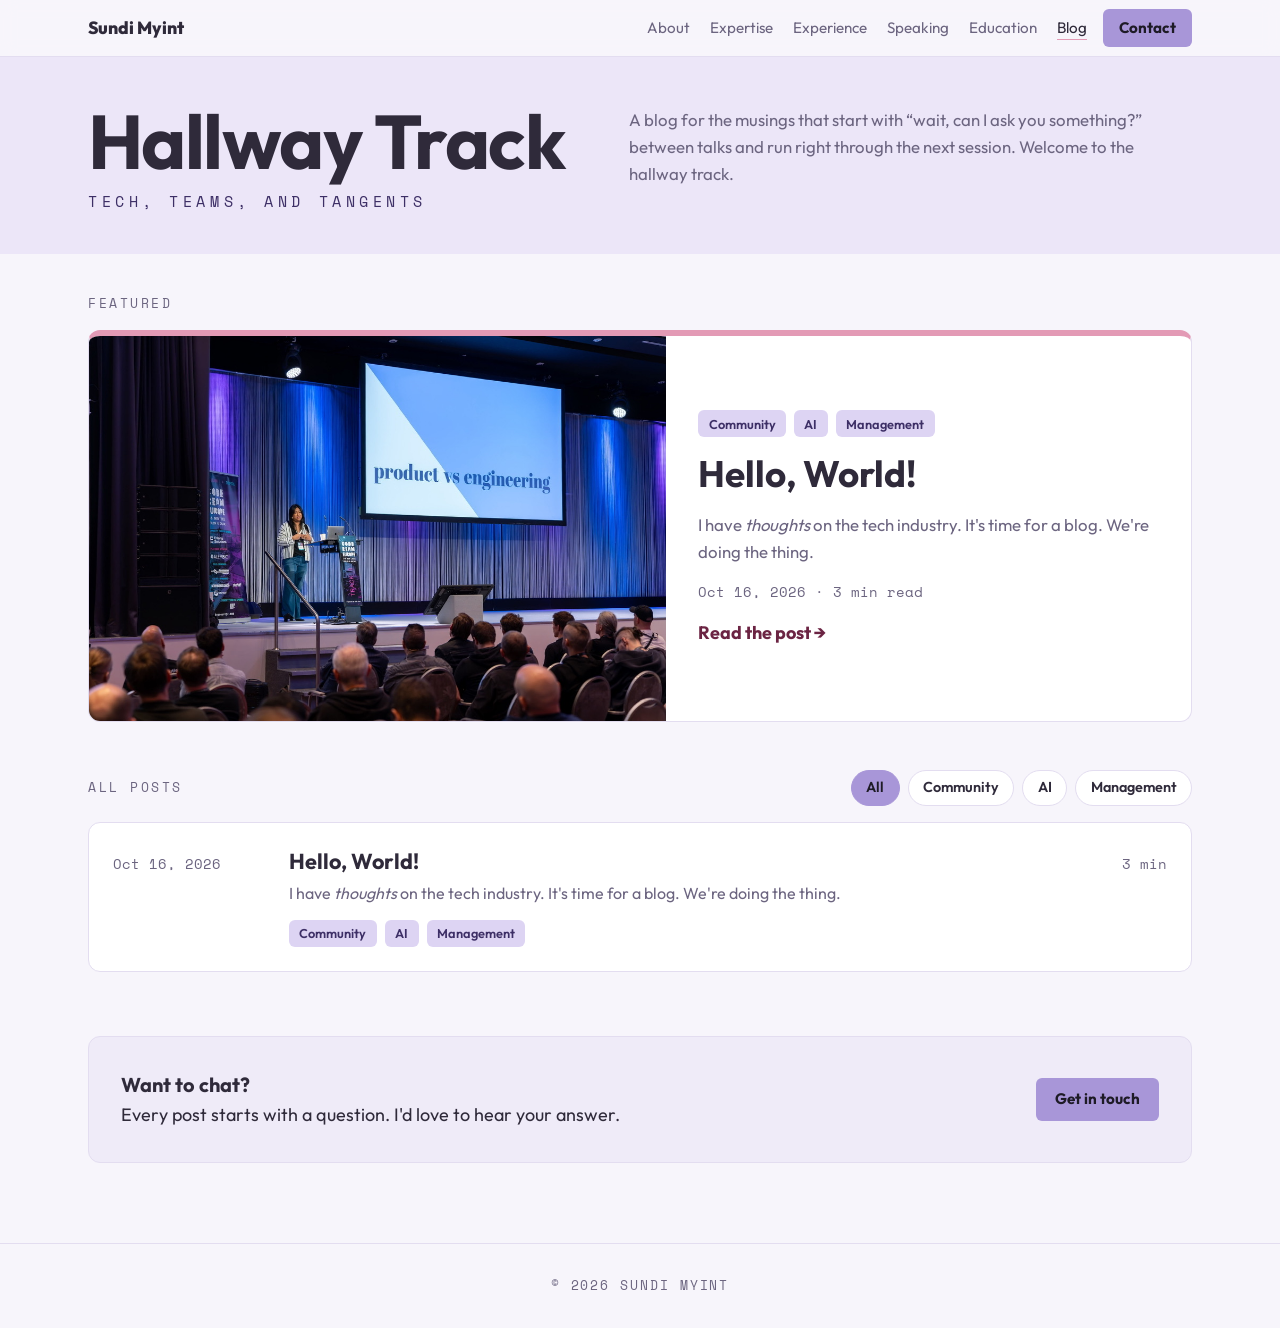
==== blog/index.html @ 6766f9bb "Launch Hallway Track blog with Hello, World post Add the blog under /blog/ with a compact index (fea" ====
<!DOCTYPE html>
<html lang="en">
<head>
  <meta charset="utf-8">
  <meta name="viewport" content="width=device-width, initial-scale=1">
  <meta name="color-scheme" content="light dark">
  <title>Hallway Track | Sundi Myint</title>
  <link rel="canonical" href="https://sundimyint.com/blog/">
  <meta name="description" content="Tech, teams, and tangents. A blog by Sundi Myint for the musings that start between conference talks.">

  <!-- Link previews: reuses the main site's share card for now -->
  <meta property="og:type" content="website">
  <meta property="og:site_name" content="Sundi Myint">
  <meta property="og:url" content="https://sundimyint.com/blog/">
  <meta property="og:title" content="Hallway Track | Sundi Myint">
  <meta property="og:description" content="Tech, teams, and tangents. A blog by Sundi Myint for the musings that start between conference talks.">
  <meta property="og:image" content="https://sundimyint.com/images/share.jpg?v=2">
  <meta property="og:image:width" content="1200">
  <meta property="og:image:height" content="630">
  <meta property="og:image:alt" content="Sundi Myint, Engineering Manager">
  <meta name="twitter:card" content="summary_large_image">
  <link rel="icon" href="/favicon.ico" sizes="16x16 32x32 48x48">
  <link rel="preconnect" href="https://fonts.googleapis.com">
  <link rel="preconnect" href="https://fonts.gstatic.com" crossorigin>
  <link href="https://fonts.googleapis.com/css2?family=Outfit:wght@300;400;500;600;700;800&family=Space+Mono:wght@400;700&display=swap" rel="stylesheet">
  <link rel="stylesheet" href="blog.css">
</head>
<body>

  <nav class="site-nav" aria-label="Site">
    <div class="wrap">
      <a class="nav-home" href="/">Sundi Myint</a>
      <div class="nav-links">
        <a href="/#about">About</a>
        <a href="/#expertise">Expertise</a>
        <a href="/#experience">Experience</a>
        <a href="/#speaking">Speaking</a>
        <a href="/#education">Education</a>
        <a href="/blog/" aria-current="page">Blog</a>
      </div>
      <a class="nav-contact" href="/#contact" data-goatcounter-click="blog-nav-contact">Contact</a>
    </div>
  </nav>

  <header class="blog-hero">
    <div class="wrap">
      <div>
        <h1 class="rise rise-1">Hallway Track</h1>
        <p class="title mono rise rise-2">Tech, teams, and tangents</p>
      </div>
      <p class="intro rise rise-2">A blog for the musings that start with &ldquo;wait, can I ask you something?&rdquo; between talks and run right through the next session. Welcome to the hallway track.</p>
    </div>
  </header>

  <main class="posts">
    <div class="wrap">
      <p class="section-label mono">Featured</p>
      <a class="featured" href="hello-world.html" data-goatcounter-click="blog-featured">
        <img src="../images/about-speaking.jpg" alt="">
        <div class="featured-body">
          <ul class="tags"><li><span class="tag lav">Community</span></li><li><span class="tag lav">AI</span></li><li><span class="tag lav">Management</span></li></ul>
          <h2>Hello, World!</h2>
          <p class="excerpt">I have <em>thoughts</em> on the tech industry. It's time for a blog. We're doing the thing.</p>
          <p class="meta mono">Oct 16, 2026 · 3 min read</p>
          <span class="read-more">Read the post →</span>
        </div>
      </a>

      <div class="list-head">
        <p class="section-label mono">All posts</p>
        <div class="filters" role="group" aria-label="Filter posts by topic">
          <button type="button" aria-pressed="true" data-filter="all">All</button>
          <button type="button" aria-pressed="false" data-filter="community">Community</button>
          <button type="button" aria-pressed="false" data-filter="ai">AI</button>
          <button type="button" aria-pressed="false" data-filter="management">Management</button>
        </div>
      </div>
      <ul class="post-list">
        <li class="post-row" data-tags="community ai management">
          <a href="hello-world.html">
            <span class="date mono">Oct 16, 2026</span>
            <div>
              <h3>Hello, World!</h3>
              <p class="excerpt">I have <em>thoughts</em> on the tech industry. It's time for a blog. We're doing the thing.</p>
              <ul class="tags"><li><span class="tag lav">Community</span></li><li><span class="tag lav">AI</span></li><li><span class="tag lav">Management</span></li></ul>
            </div>
            <span class="time mono">3 min</span>
          </a>
        </li>
      </ul>

      <div class="subscribe">
        <p><strong>Want to chat?</strong>Every post starts with a question. I'd love to hear your answer.</p>
        <a class="btn" href="/#contact" data-ask data-goatcounter-click="blog-get-in-touch">Get in touch</a>
      </div>
    </div>
  </main>

  <footer class="mono">
    <div class="wrap">© 2026 Sundi Myint</div>
  </footer>

  <script>
    // Topic filter: show only posts tagged with the selected topic
    const filterButtons = document.querySelectorAll('.filters button');
    filterButtons.forEach(button => {
      button.addEventListener('click', () => {
        const topic = button.dataset.filter;
        if (button.getAttribute('aria-pressed') === 'true') return;
        filterButtons.forEach(b => b.setAttribute('aria-pressed', b === button));
        trackEvent('blog-filter-' + topic, button.textContent.trim());
        document.querySelectorAll('.post-row').forEach(row => {
          row.hidden = topic !== 'all' && !row.dataset.tags.split(' ').includes(topic);
        });
      });
    });
  </script>
  <script src="blog.js"></script>
  <!-- GoatCounter visitor stats (cookieless): https://sundikhin.goatcounter.com -->
  <script data-goatcounter="https://sundikhin.goatcounter.com/count" async src="https://gc.zgo.at/count.js"></script>
</body>
</html>
---- blog/blog.css ----
/* ---------- Theme: lavender and rose (same tokens as the home page) ---------- */
:root {
  --bg: #f7f5fb;
  --hero: #ece6f8;
  --surface: #ffffff;
  --surface-alt: #efebf8;
  --text: #2f2a3a;
  --muted: #6c6580;
  --border: #e3ddf0;

  --lavender: #a896d8;
  --lavender-soft: #ddd4f3;
  --lavender-ink: #3d2f66;
  --rose: #e39ab5;
  --rose-soft: #f6d3e0;
  --rose-ink: #6b2443;
}
@media (prefers-color-scheme: dark) {
  :root {
    --bg: #1e1b26;
    --hero: #262135;
    --surface: #282433;
    --surface-alt: #231f2e;
    --text: #ece8f5;
    --muted: #a9a2bb;
    --border: #363045;

    --lavender: #b9a9e8;
    --lavender-soft: #423866;
    --lavender-ink: #e2dbf7;
    --rose: #f2a7c3;
    --rose-soft: #562d45;
    --rose-ink: #fadbe7;
  }
}

/* ---------- Base ---------- */
*, *::before, *::after { box-sizing: border-box; }
body {
  margin: 0;
  background: var(--bg);
  color: var(--text);
  font-family: "Outfit", -apple-system, BlinkMacSystemFont, "Segoe UI", sans-serif;
  font-size: 1.125rem;
  line-height: 1.6;
}
img { max-width: 100%; display: block; }
a { color: inherit; }
.mono { font-family: "Space Mono", ui-monospace, monospace; }
.wrap { max-width: 72rem; margin: 0 auto; padding: 0 1.5rem; }
.narrow { max-width: 44rem; }

/* ---------- Nav (matches home page) ---------- */
.site-nav {
  position: sticky;
  top: 0;
  z-index: 10;
  background: color-mix(in srgb, var(--bg) 88%, transparent);
  -webkit-backdrop-filter: blur(8px);
  backdrop-filter: blur(8px);
  border-bottom: 1px solid var(--border);
}
.site-nav .wrap { display: flex; align-items: center; gap: 1rem; height: 3.5rem; }
.nav-home { font-weight: 800; text-decoration: none; font-size: 1.1rem; flex-shrink: 0; }
.nav-links {
  display: flex;
  gap: 1.25rem;
  margin-left: auto;
  overflow-x: auto;
  scrollbar-width: none;
  font-size: 0.95rem;
}
.nav-links::-webkit-scrollbar { display: none; }
.nav-links a { text-decoration: none; white-space: nowrap; color: var(--muted); }
.nav-links a:hover { color: var(--text); }
.nav-links a[aria-current="page"] {
  color: var(--text);
  text-decoration: underline 2px var(--rose);
  text-underline-offset: 6px;
}
.nav-contact {
  flex-shrink: 0;
  text-decoration: none;
  font-weight: 700;
  font-size: 0.95rem;
  padding: 0.45rem 1rem;
  border-radius: 6px;
  background: var(--lavender);
  color: #1e1b26;
  transition: background 0.2s;
}
.nav-contact:hover { background: var(--rose); }
.site-nav a:focus-visible { outline: 3px solid var(--lavender); outline-offset: 2px; border-radius: 4px; }
@media (max-width: 520px) {
  .nav-home { display: none; }
  .nav-links {
    margin-left: 0;
    padding-right: 1.5rem;
    -webkit-mask-image: linear-gradient(to right, #000 calc(100% - 2rem), transparent);
    mask-image: linear-gradient(to right, #000 calc(100% - 2rem), transparent);
  }
}

/* ---------- Tags (same tiles as the skill chips) ---------- */
.tags { display: flex; flex-wrap: wrap; gap: 0.5rem; list-style: none; padding: 0; margin: 0; }
.tag {
  display: inline-block;
  font-weight: 600;
  font-size: 0.8rem;
  padding: 0.2rem 0.65rem;
  border-radius: 6px;
  text-decoration: none;
}
.tag.lav { background: var(--lavender-soft); color: var(--lavender-ink); }
.tag.rose { background: var(--rose-soft); color: var(--rose-ink); }

.meta { font-size: 0.85rem; color: var(--muted); margin: 0; }

/* ---------- Blog index ---------- */
/* Compact header: title and tagline on the left, intro beside them */
.blog-hero { background: var(--hero); padding: 2.5rem 0 2rem; }
@media (min-width: 768px) { .blog-hero { padding: 3rem 0 2.5rem; } }
.blog-hero .wrap { display: grid; gap: 1rem 4rem; align-items: start; }
@media (min-width: 768px) { .blog-hero .wrap { grid-template-columns: auto 1fr; } }
.blog-hero h1 {
  margin: 0;
  font-size: clamp(2.75rem, 6.5vw, 4.75rem);
  font-weight: 700;
  line-height: 0.95;
  letter-spacing: -0.02em;
}
.blog-hero .title {
  margin: 0.75rem 0 0;
  font-size: 0.95rem;
  letter-spacing: 0.3em;
  text-transform: uppercase;
  color: var(--lavender-ink);
}
@media (prefers-color-scheme: dark) { .blog-hero .title { color: var(--lavender); } }
.blog-hero .intro { max-width: 34rem; margin: 0; font-size: 1.05rem; color: var(--muted); }
/* Nudge so the first line lines up with the top of the big title letters */
@media (min-width: 768px) { .blog-hero .intro { padding-top: 0.15rem; } }

.filters { display: flex; flex-wrap: wrap; gap: 0.5rem; }
.filters button {
  font: inherit;
  font-weight: 600;
  font-size: 0.9rem;
  padding: 0.35rem 0.9rem;
  border-radius: 999px;
  border: 1px solid var(--border);
  background: var(--surface);
  color: var(--text);
  cursor: pointer;
}
.filters button[aria-pressed="true"] { background: var(--lavender); border-color: var(--lavender); color: #1e1b26; }
.filters button:focus-visible { outline: 3px solid var(--text); outline-offset: 2px; }

.posts { padding: 2.5rem 0 5rem; }
/* "All posts" label with the topic filters beside it */
.list-head { display: flex; flex-wrap: wrap; align-items: center; justify-content: space-between; gap: 1rem; margin-bottom: 1rem; }
.list-head .section-label { margin: 0; }
.section-label {
  font-size: 0.8rem;
  letter-spacing: 0.2em;
  text-transform: uppercase;
  color: var(--muted);
  margin: 0 0 1rem;
}

.featured {
  display: grid;
  grid-template-columns: 1fr;
  background: var(--surface);
  border: 1px solid var(--border);
  border-top: 6px solid var(--rose);
  border-radius: 12px;
  overflow: hidden;
  text-decoration: none;
  margin-bottom: 3rem;
  transition: border-color 0.2s, transform 0.2s;
}
.featured:hover { border-color: var(--lavender); border-top-color: var(--rose); transform: translateY(-2px); }
@media (min-width: 768px) { .featured { grid-template-columns: 1.1fr 1fr; } }
.featured img { width: 100%; height: 100%; min-height: 220px; object-fit: cover; }
.featured-body { padding: 2rem; display: flex; flex-direction: column; gap: 1rem; justify-content: center; }
.featured h2 { margin: 0; font-size: clamp(1.6rem, 3.4vw, 2.3rem); line-height: 1.15; }
.featured p.excerpt { margin: 0; color: var(--muted); font-size: 1.05rem; }
.read-more { font-weight: 700; color: var(--rose-ink); }
@media (prefers-color-scheme: dark) { .read-more { color: var(--rose); } }

.post-list { list-style: none; padding: 0; margin: 0; display: grid; gap: 1rem; }
.post-row a {
  display: grid;
  grid-template-columns: 1fr;
  gap: 0.5rem;
  padding: 1.5rem;
  background: var(--surface);
  border: 1px solid var(--border);
  border-radius: 12px;
  text-decoration: none;
  transition: border-color 0.2s;
}
.post-row a:hover { border-color: var(--lavender); }
.post-row a:focus-visible, .featured:focus-visible { outline: 3px solid var(--lavender); outline-offset: 2px; }
@media (min-width: 768px) {
  .post-row a { grid-template-columns: 9rem 1fr auto; align-items: baseline; gap: 2rem; }
}
.post-row h3 { margin: 0; font-size: 1.35rem; line-height: 1.3; }
.post-row p.excerpt { margin: 0.35rem 0 0.75rem; color: var(--muted); font-size: 1rem; }
.post-row .date { font-size: 0.85rem; color: var(--muted); white-space: nowrap; }
.post-row .time { font-size: 0.85rem; color: var(--muted); white-space: nowrap; }
.post-row[hidden] { display: none; }

.subscribe {
  margin-top: 4rem;
  padding: 2rem;
  border-radius: 12px;
  background: var(--surface-alt);
  border: 1px solid var(--border);
  display: flex;
  flex-wrap: wrap;
  gap: 1rem;
  align-items: center;
  justify-content: space-between;
}
.subscribe p { margin: 0; }
.subscribe strong { display: block; font-size: 1.25rem; }
.btn {
  text-decoration: none;
  font-weight: 700;
  font-size: 0.95rem;
  padding: 0.6rem 1.2rem;
  border-radius: 6px;
  background: var(--lavender);
  color: #1e1b26;
}
.btn:hover { background: var(--rose); }

/* ---------- Single post ---------- */
.post-header { background: var(--hero); padding: 3.5rem 0 3rem; }
@media (min-width: 768px) { .post-header { padding: 5rem 0 3.5rem; } }
.back { font-size: 0.9rem; text-decoration: none; color: var(--muted); }
.back:hover { color: var(--text); }
.post-header h1 {
  margin: 1.25rem 0 0;
  font-size: clamp(2.3rem, 6vw, 3.8rem);
  line-height: 1.05;
  letter-spacing: -0.01em;
}
.post-header h1::after {
  content: "";
  display: block;
  width: 60px;
  height: 6px;
  margin-top: 1.25rem;
  background: var(--rose);
}
.post-header .dek { margin: 1.25rem 0 0; font-size: 1.25rem; color: var(--muted); }
.byline { display: flex; align-items: center; gap: 0.85rem; margin-top: 2rem; }
.byline img { width: 44px; height: 44px; border-radius: 50%; object-fit: cover; object-position: center 30%; box-shadow: 0 0 0 3px var(--surface), 0 0 0 5px var(--rose); }
.byline-name { font-weight: 700; display: block; line-height: 1.2; }

.post-cover { margin: -1.5rem auto 0; max-width: 56rem; padding: 0 1.5rem; }
.post-cover img { border-radius: 12px; width: 100%; aspect-ratio: 16 / 8; object-fit: cover; }
.post-cover figcaption { font-size: 0.85rem; color: var(--muted); margin-top: 0.6rem; text-align: center; }

.prose { padding-top: 3rem; padding-bottom: 2rem; font-size: 1.15rem; line-height: 1.75; }
.prose p { margin: 0 0 1.4rem; }
.prose h2 { font-size: 1.7rem; margin: 3rem 0 1rem; line-height: 1.2; }
.prose a { text-decoration: none; border-bottom: 2px solid var(--rose); }
.prose a:hover { background: var(--rose-soft); }
.prose ul { padding-left: 1.25rem; margin: 0 0 1.4rem; }
.prose li { margin-bottom: 0.4rem; }
.prose li::marker { color: var(--rose); }
.prose blockquote {
  margin: 2.5rem 0;
  padding: 0.25rem 0 0.25rem 1.5rem;
  border-left: 6px solid var(--lavender);
  font-size: 1.45rem;
  line-height: 1.45;
  font-weight: 500;
}
.prose code {
  font-family: "Space Mono", ui-monospace, monospace;
  font-size: 0.88em;
  background: var(--lavender-soft);
  color: var(--lavender-ink);
  padding: 0.1em 0.35em;
  border-radius: 4px;
}
.prose pre {
  background: #2a2438;
  color: #ece8f5;
  border-radius: 12px;
  padding: 1.25rem 1.5rem;
  overflow-x: auto;
  font-size: 0.9rem;
  line-height: 1.6;
  margin: 0 0 1.75rem;
  border-top: 6px solid var(--lavender);
}
.prose pre code { background: none; color: inherit; padding: 0; font-size: inherit; }
.tok-k { color: #f2a7c3; }
.tok-a { color: #b9a9e8; }
.tok-s { color: #b8e0c8; }
.tok-c { color: #8e86a3; font-style: italic; }
.callout {
  background: var(--rose-soft);
  color: var(--rose-ink);
  border-radius: 12px;
  padding: 1.25rem 1.5rem;
  margin: 0 0 1.75rem;
  font-size: 1.05rem;
}
.callout strong { display: block; margin-bottom: 0.25rem; }

.post-footer { padding-bottom: 5rem; }
.post-footer .tags { margin: 1rem 0 3rem; }
.author-card {
  display: flex;
  gap: 1.25rem;
  align-items: center;
  padding: 1.5rem;
  border-radius: 12px;
  background: var(--surface);
  border: 1px solid var(--border);
}
.author-card img { width: 72px; height: 72px; border-radius: 50%; object-fit: cover; object-position: center 30%; flex-shrink: 0; }
.author-card p { margin: 0.25rem 0 0; font-size: 1rem; color: var(--muted); }
.next-prev { display: grid; grid-template-columns: 1fr; gap: 1rem; margin-top: 2rem; }
@media (min-width: 640px) { .next-prev { grid-template-columns: 1fr 1fr; } }
.next-prev a {
  display: block;
  padding: 1.25rem 1.5rem;
  border-radius: 12px;
  border: 1px solid var(--border);
  background: var(--surface);
  text-decoration: none;
}
.next-prev a:hover { border-color: var(--lavender); }
.next-prev .label { font-size: 0.8rem; color: var(--muted); display: block; }
.next-prev .next { text-align: right; }

footer { padding: 2rem 0; text-align: center; font-size: 0.8rem; letter-spacing: 0.15em; text-transform: uppercase; color: var(--muted); border-top: 1px solid var(--border); }

@keyframes slideUp { from { opacity: 0; transform: translateY(30px); } to { opacity: 1; transform: none; } }
.rise { animation: slideUp 0.6s ease both; }
.rise-1 { animation-delay: 0.1s; }
.rise-2 { animation-delay: 0.2s; }
@media (prefers-reduced-motion: reduce) { .rise { animation: none; } }

/* ---------- Opening questions ---------- */
/* Each post opens with a question, like a hallway chat. It reads as the first line of the post. */
.prose .opener {
  font-size: 1.4rem;
  line-height: 1.45;
  font-weight: 500;
  margin-bottom: 1.75rem;
}

.your-turn {
  margin: 3rem 0 0;
  padding: 2rem;
  border-radius: 12px;
  background: var(--surface-alt);
  border: 1px solid var(--border);
  border-top: 6px solid var(--rose);
}
.your-turn p { margin: 0; }
.your-turn .mono { font-size: 0.75rem; letter-spacing: 0.2em; text-transform: uppercase; color: var(--muted); }
.your-turn-q { font-size: 1.35rem; font-weight: 600; line-height: 1.35; margin: 0.5rem 0 1.25rem !important; }
.prose .your-turn .btn { border-bottom: 0; display: inline-block; }
.prose .your-turn .btn:hover { background: var(--rose); }
.next-prev a:only-child { grid-column: 1 / -1; }

/* ---------- Show notes ----------
   Links a post mentions get a numbered marker in the text. On desktop a card for each
   one sits in the right margin beside its paragraph. On phones and tablets the same
   cards appear instead as a "Show notes" list at the end of the post. */
.ref sup {
  font-family: "Space Mono", ui-monospace, monospace;
  font-size: 0.65em;
  font-weight: 700;
  color: var(--rose-ink);
  margin-left: 0.15em;
}
@media (prefers-color-scheme: dark) { .ref sup { color: var(--rose); } }

.sidenote { display: none; }
@media (min-width: 1100px) {
  /* Shift the reading column left to make room for the notes column */
  .has-notes .narrow { max-width: 64rem; padding-right: calc(1.5rem + 19rem); }
  .has-notes .post-cover { max-width: 64rem; }
  .sidenote {
    display: block;
    float: right;
    clear: right;
    width: 16rem;
    margin: 0.3rem -19rem 1.5rem 0;
    font-size: 0.9rem;
    line-height: 1.45;
  }
  .show-notes { display: none; }
}
.note-card {
  display: block;
  background: var(--surface);
  border: 1px solid var(--border);
  border-radius: 12px;
  overflow: hidden;
  text-decoration: none;
  transition: border-color 0.2s, transform 0.2s;
}
.prose .note-card { border-bottom: 1px solid var(--border); }
.prose .note-card:hover { background: var(--surface); border-color: var(--lavender); transform: translateY(-2px); }
.note-card img { width: 100%; aspect-ratio: 16 / 9; object-fit: cover; }
.note-body { padding: 0.85rem 1rem 1rem; display: grid; gap: 0.3rem; }
.note-kicker { font-size: 0.7rem; letter-spacing: 0.12em; text-transform: uppercase; color: var(--muted); }
.note-kicker b { color: var(--rose-ink); margin-right: 0.35em; }
@media (prefers-color-scheme: dark) { .note-kicker b { color: var(--rose); } }
.note-title { font-weight: 700; font-size: 1rem; line-height: 1.3; }
.note-desc { color: var(--muted); }
.note-cta { font-weight: 700; color: var(--lavender-ink); }
@media (prefers-color-scheme: dark) { .note-cta { color: var(--lavender); } }

.show-notes { margin-top: 3rem; }
.show-notes h2 { margin: 0 0 1rem; font-size: 1.1rem; letter-spacing: 0.2em; text-transform: uppercase; font-family: "Space Mono", ui-monospace, monospace; font-weight: 700; }
.show-notes ol { list-style: none; padding: 0; margin: 0; display: grid; gap: 0.75rem; }
.show-notes li { margin: 0; }
.show-notes .note-card { display: grid; grid-template-columns: 7.5rem 1fr; align-items: stretch; }
.show-notes .note-card img { height: 100%; aspect-ratio: auto; min-height: 5.5rem; }
.show-notes .note-body { font-size: 0.95rem; line-height: 1.45; }
@media (max-width: 480px) { .show-notes .note-card { grid-template-columns: 5.5rem 1fr; } }

/* ---------- Header photo ----------
   An optional post photo fills the header band behind the title. A gradient in the
   header colour runs from solid at the top left to clear at the bottom right, so the
   title and byline stay readable while the photo shows through on the right. */
.post-header.with-photo { position: relative; isolation: isolate; overflow: hidden; }
.post-header.with-photo::before,
.post-header.with-photo::after { content: ""; position: absolute; inset: 0; z-index: -1; }
.post-header.with-photo::before { background: var(--cover) center 35% / cover no-repeat; z-index: -2; }
/* Wider screens: the photo fills only the right part of the band, so the subject lands in
   the clear area. Its left edge fades out so there's no hard line. */
@media (min-width: 768px) {
  .post-header.with-photo::before {
    left: auto;
    width: 68%;
    background-position: center 40%;
    -webkit-mask-image: linear-gradient(to right, transparent, #000 30%);
    mask-image: linear-gradient(to right, transparent, #000 30%);
  }
}
.post-header.with-photo::after {
  background: linear-gradient(to bottom right,
    var(--hero) 0%,
    var(--hero) 40%,
    color-mix(in srgb, var(--hero) 70%, transparent) 60%,
    transparent 100%);
}
/* Narrow screens: the title spans most of the width, so keep more of the header solid */
@media (max-width: 767px) {
  .post-header.with-photo::after {
    background: linear-gradient(to bottom right,
      var(--hero) 0%,
      var(--hero) 55%,
      color-mix(in srgb, var(--hero) 75%, transparent) 75%,
      color-mix(in srgb, var(--hero) 20%, transparent) 100%);
  }
}
/* Show notes without a thumbnail use the full card width */
.show-notes .note-card:not(:has(img)) { grid-template-columns: 1fr; }

/* ---------- "Your turn" form ----------
   A centred modal on desktop and tablet; a bottom sheet that slides up on phones. */
.honeypot { position: absolute; left: -9999px; width: 1px; height: 1px; opacity: 0; }
html.ask-open { overflow: hidden; }
.ask {
  width: min(32rem, calc(100% - 2rem));
  max-height: calc(100dvh - 2rem);
  padding: 0;
  border: 1px solid var(--border);
  border-top: 6px solid var(--rose);
  border-radius: 16px;
  background: var(--surface);
  color: var(--text);
  box-shadow: 0 24px 60px rgba(30, 27, 38, 0.25);
  overflow: auto;
}
.ask::backdrop { background: rgba(30, 27, 38, 0.45); -webkit-backdrop-filter: blur(3px); backdrop-filter: blur(3px); }
.ask[open] { animation: askPop 0.25s ease; }
@keyframes askPop { from { opacity: 0; transform: translateY(12px) scale(0.98); } to { opacity: 1; transform: none; } }
.ask-form, .ask-done { position: relative; display: grid; gap: 1rem; padding: 1.75rem; }
.ask-form[hidden], .ask-done[hidden] { display: none; }
.ask-handle { display: none; }
.ask-close {
  position: absolute;
  top: 0.75rem;
  right: 0.75rem;
  width: 2.25rem;
  height: 2.25rem;
  border: 0;
  border-radius: 50%;
  background: transparent;
  color: var(--muted);
  font: inherit;
  font-size: 1.6rem;
  line-height: 1;
  cursor: pointer;
}
.ask-close:hover { background: var(--surface-alt); color: var(--text); }
.ask-kicker { margin: 0; font-size: 0.72rem; letter-spacing: 0.18em; text-transform: uppercase; color: var(--muted); padding-right: 2.5rem; }
.ask-title { margin: -0.5rem 0 0; font-size: 1.5rem; line-height: 1.2; }
.ask-question { margin: -0.4rem 0 0.25rem; color: var(--muted); font-size: 1rem; }
.ask-done p { margin: 0; }
.ask-form label { display: grid; gap: 0.4rem; font-size: 0.95rem; font-weight: 600; }
.ask-form input, .ask-form textarea {
  font: inherit;
  font-weight: 400;
  font-size: 1rem;
  color: var(--text);
  background: var(--bg);
  border: 1px solid var(--border);
  border-radius: 6px;
  padding: 0.7rem 0.9rem;
  width: 100%;
}
.ask-form textarea { resize: vertical; min-height: 7rem; }
.ask-form textarea::placeholder { color: var(--muted); opacity: 0.8; }
.ask-form input:focus, .ask-form textarea:focus { outline: 3px solid var(--lavender); outline-offset: 1px; border-color: var(--lavender); }
.ask-status { margin: 0; font-size: 0.9rem; color: var(--rose-ink); min-height: 0; }
.ask-status:empty { display: none; }
@media (prefers-color-scheme: dark) { .ask-status { color: var(--rose); } }
.ask-actions { display: flex; gap: 0.75rem; align-items: center; }
.ask-send, .ask-cancel {
  font: inherit;
  font-weight: 700;
  font-size: 1rem;
  padding: 0.7rem 1.5rem;
  border-radius: 6px;
  cursor: pointer;
}
.ask-send { border: 0; background: var(--lavender); color: #1e1b26; transition: background 0.2s; }
.ask-send:hover { background: var(--rose); }
.ask-send:disabled { opacity: 0.6; cursor: wait; }
.ask-cancel { border: 1px solid var(--border); background: transparent; color: var(--text); }
.ask-cancel:hover { border-color: var(--lavender); }
.ask button:focus-visible { outline: 3px solid var(--text); outline-offset: 2px; }

/* Phones: bottom sheet */
@media (max-width: 640px) {
  .ask {
    width: 100%;
    max-width: none;
    max-height: 92dvh;
    margin: auto 0 0;
    border-radius: 18px 18px 0 0;
    border-bottom: 0;
    border-left: 0;
    border-right: 0;
  }
  .ask[open] { animation: askSlide 0.3s cubic-bezier(0.2, 0.8, 0.2, 1); }
  @keyframes askSlide { from { transform: translateY(100%); } to { transform: none; } }
  .ask-form, .ask-done { padding: 1.25rem 1.25rem calc(1.5rem + env(safe-area-inset-bottom)); }
  .ask-handle { display: block; justify-self: center; width: 2.5rem; height: 0.3rem; margin: -0.25rem 0 0.25rem; border-radius: 99px; background: var(--border); }
  .ask-close { top: 0.9rem; }
  .ask-actions { flex-direction: column-reverse; align-items: stretch; }
  .ask-send, .ask-cancel { width: 100%; padding: 0.85rem; }
}
@media (prefers-reduced-motion: reduce) { .ask[open] { animation: none; } }
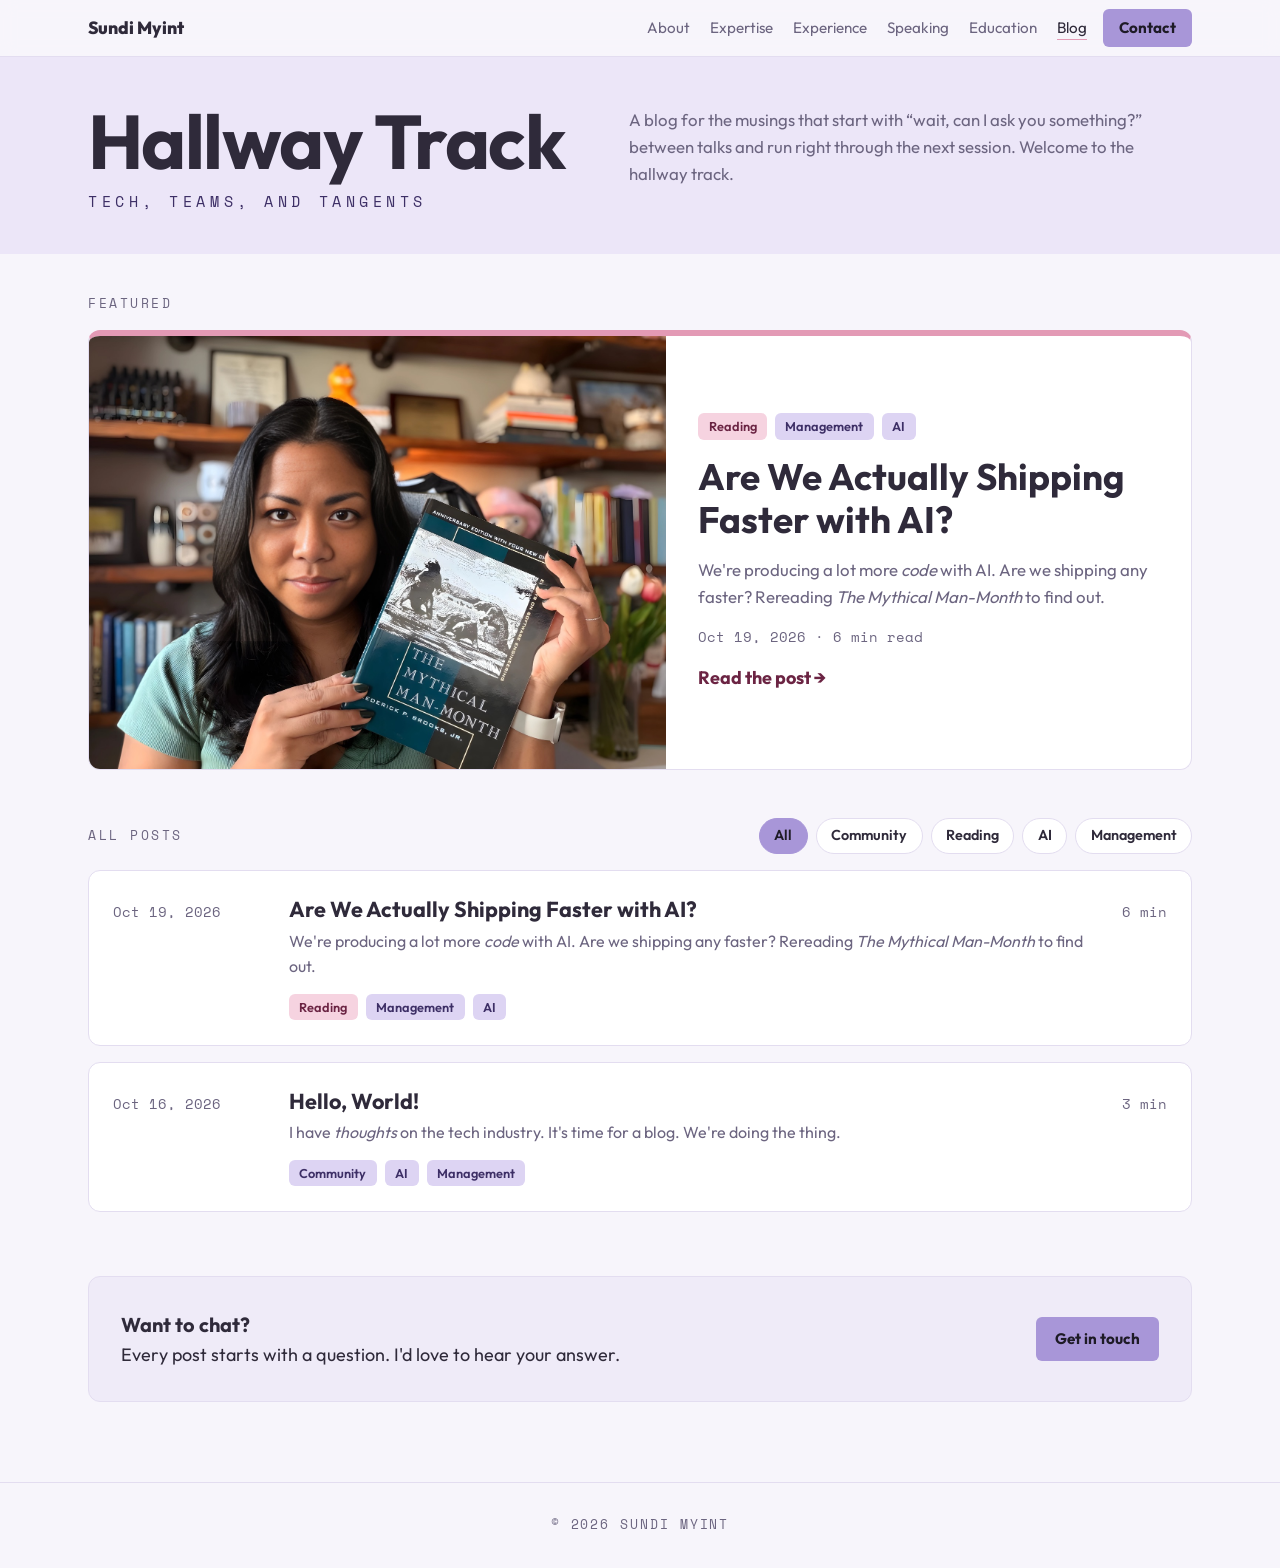
==== commit 35e93856: "Publish "Are We Actually Shipping Faster with AI?" post Second Hallway Track post, rereading The Myt" ====
--- a/blog/index.html
+++ b/blog/index.html
@@ -55,13 +55,13 @@
   <main class="posts">
     <div class="wrap">
       <p class="section-label mono">Featured</p>
-      <a class="featured" href="hello-world.html" data-goatcounter-click="blog-featured">
-        <img src="../images/about-speaking.jpg" alt="">
+      <a class="featured" href="mythical-man-month.html" data-goatcounter-click="blog-featured">
+        <img src="../images/blog/mythical-man-month.jpg" alt="" style="object-position: 50% 55%">
         <div class="featured-body">
-          <ul class="tags"><li><span class="tag lav">Community</span></li><li><span class="tag lav">AI</span></li><li><span class="tag lav">Management</span></li></ul>
-          <h2>Hello, World!</h2>
-          <p class="excerpt">I have <em>thoughts</em> on the tech industry. It's time for a blog. We're doing the thing.</p>
-          <p class="meta mono">Oct 16, 2026 · 3 min read</p>
+          <ul class="tags"><li><span class="tag rose">Reading</span></li><li><span class="tag lav">Management</span></li><li><span class="tag lav">AI</span></li></ul>
+          <h2>Are We Actually Shipping Faster with AI?</h2>
+          <p class="excerpt">We're producing a lot more <em>code</em> with AI. Are we shipping any faster? Rereading <em>The Mythical Man-Month</em> to find out.</p>
+          <p class="meta mono">Oct 19, 2026 · 6 min read</p>
           <span class="read-more">Read the post →</span>
         </div>
       </a>
@@ -71,11 +71,23 @@
         <div class="filters" role="group" aria-label="Filter posts by topic">
           <button type="button" aria-pressed="true" data-filter="all">All</button>
           <button type="button" aria-pressed="false" data-filter="community">Community</button>
+          <button type="button" aria-pressed="false" data-filter="reading">Reading</button>
           <button type="button" aria-pressed="false" data-filter="ai">AI</button>
           <button type="button" aria-pressed="false" data-filter="management">Management</button>
         </div>
       </div>
       <ul class="post-list">
+        <li class="post-row" data-tags="reading management ai">
+          <a href="mythical-man-month.html">
+            <span class="date mono">Oct 19, 2026</span>
+            <div>
+              <h3>Are We Actually Shipping Faster with AI?</h3>
+              <p class="excerpt">We're producing a lot more <em>code</em> with AI. Are we shipping any faster? Rereading <em>The Mythical Man-Month</em> to find out.</p>
+              <ul class="tags"><li><span class="tag rose">Reading</span></li><li><span class="tag lav">Management</span></li><li><span class="tag lav">AI</span></li></ul>
+            </div>
+            <span class="time mono">6 min</span>
+          </a>
+        </li>
         <li class="post-row" data-tags="community ai management">
           <a href="hello-world.html">
             <span class="date mono">Oct 16, 2026</span>
--- a/blog/blog.css
+++ b/blog/blog.css
@@ -433,44 +433,51 @@
 .show-notes .note-body { font-size: 0.95rem; line-height: 1.45; }
 @media (max-width: 480px) { .show-notes .note-card { grid-template-columns: 5.5rem 1fr; } }
 
-/* ---------- Header photo ----------
-   An optional post photo fills the header band behind the title. A gradient in the
-   header colour runs from solid at the top left to clear at the bottom right, so the
-   title and byline stay readable while the photo shows through on the right. */
-.post-header.with-photo { position: relative; isolation: isolate; overflow: hidden; }
+/* ---------- Header photo: diagonal split ----------
+   An optional post photo sits on the right of the header behind a diagonal edge with a
+   thin rose line. The title stays on plain lavender to the left. Set the photo with
+   --cover on the header; --cover-pos (and --cover-pos-mobile) move the crop if the
+   subject isn't centred. */
+.post-header.with-photo {
+  --photo-w: 42%;
+  --slant: 38%;
+  --edge: 5px;
+  position: relative;
+  overflow: hidden;
+}
+@media (min-width: 768px) {
+  .post-header.with-photo { --photo-w: 48%; --slant: 22%; --edge: 6px; }
+}
+.post-header.with-photo .wrap { position: relative; z-index: 1; }
 .post-header.with-photo::before,
-.post-header.with-photo::after { content: ""; position: absolute; inset: 0; z-index: -1; }
-.post-header.with-photo::before { background: var(--cover) center 35% / cover no-repeat; z-index: -2; }
-/* Wider screens: the photo fills only the right part of the band, so the subject lands in
-   the clear area. Its left edge fades out so there's no hard line. */
+.post-header.with-photo::after { content: ""; position: absolute; top: 0; right: 0; bottom: 0; width: var(--photo-w); }
+.post-header.with-photo::before { background: var(--rose); clip-path: polygon(var(--slant) 0, 100% 0, 100% 100%, 0 100%); }
+.post-header.with-photo::after {
+  background: var(--cover) var(--cover-pos-mobile, var(--cover-pos, center)) / cover no-repeat;
+  clip-path: polygon(calc(var(--slant) + var(--edge)) 0, 100% 0, 100% 100%, var(--edge) 100%);
+}
 @media (min-width: 768px) {
-  .post-header.with-photo::before {
-    left: auto;
-    width: 68%;
-    background-position: center 40%;
-    -webkit-mask-image: linear-gradient(to right, transparent, #000 30%);
-    mask-image: linear-gradient(to right, transparent, #000 30%);
-  }
-}
-.post-header.with-photo::after {
-  background: linear-gradient(to bottom right,
-    var(--hero) 0%,
-    var(--hero) 40%,
-    color-mix(in srgb, var(--hero) 70%, transparent) 60%,
-    transparent 100%);
-}
-/* Narrow screens: the title spans most of the width, so keep more of the header solid */
+  .post-header.with-photo::after { background-position: var(--cover-pos, center); }
+}
+
+/* Keep the title and byline on the lavender side, clear of the photo */
 @media (max-width: 767px) {
-  .post-header.with-photo::after {
-    background: linear-gradient(to bottom right,
-      var(--hero) 0%,
-      var(--hero) 55%,
-      color-mix(in srgb, var(--hero) 75%, transparent) 75%,
-      color-mix(in srgb, var(--hero) 20%, transparent) 100%);
-  }
-}
-/* Show notes without a thumbnail use the full card width */
-.show-notes .note-card:not(:has(img)) { grid-template-columns: 1fr; }
+  .post-header.with-photo { padding: 1.75rem 0; }
+  .post-header.with-photo .wrap > * { max-width: 64%; }
+  .post-header.with-photo h1 { font-size: 1.7rem; }
+  .post-header.with-photo .byline { margin-top: 1.25rem; }
+  .post-header.with-photo .byline img { display: none; }
+  .post-header.with-photo .meta { white-space: nowrap; font-size: 0.78rem; }
+}
+@media (min-width: 768px) and (max-width: 1099px) {
+  .post-header.with-photo .wrap > * { max-width: calc(52vw - max(0px, (100vw - 44rem) / 2) - 3.5rem); }
+}
+@media (min-width: 1100px) {
+  /* The header keeps the show-notes layout on every post, so the title and photo sit in
+     the same place whether or not the post below has notes */
+  .post-header .narrow { max-width: 64rem; padding-right: calc(1.5rem + 19rem); }
+  .post-header.with-photo .wrap > * { max-width: calc(52vw - max(0px, (100vw - 64rem) / 2) - 3.5rem); }
+}
 
 /* ---------- "Your turn" form ----------
    A centred modal on desktop and tablet; a bottom sheet that slides up on phones. */
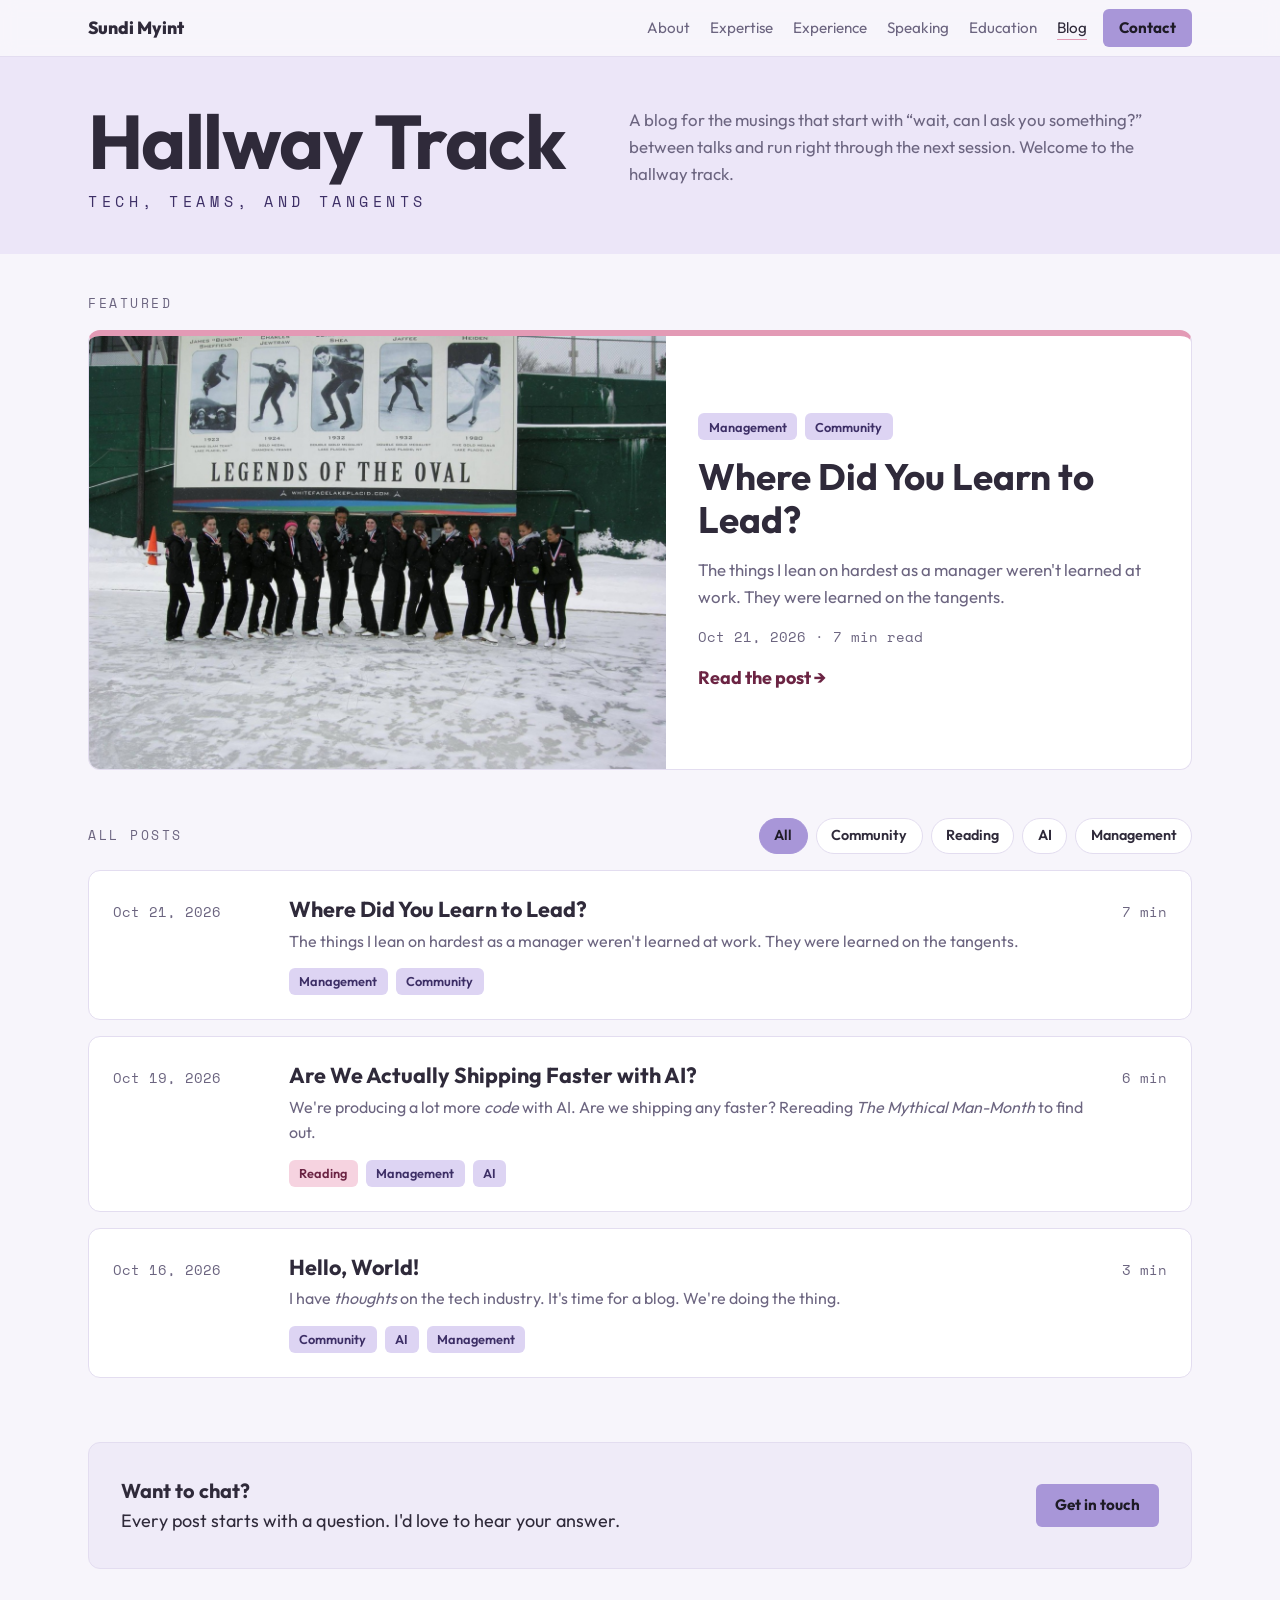
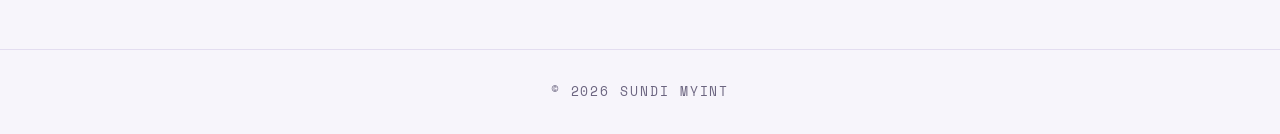
==== commit 75da96ec: "Publish "Where Did You Learn to Lead?" post Third Hallway Track post, an interlude from the book ser" ====
--- a/blog/index.html
+++ b/blog/index.html
@@ -55,13 +55,13 @@
   <main class="posts">
     <div class="wrap">
       <p class="section-label mono">Featured</p>
-      <a class="featured" href="mythical-man-month.html" data-goatcounter-click="blog-featured">
-        <img src="../images/blog/mythical-man-month.jpg" alt="" style="object-position: 50% 55%">
+      <a class="featured" href="where-did-you-learn-to-lead.html" data-goatcounter-click="blog-featured">
+        <img src="../images/blog/lake-placid-team.jpg" alt="" style="object-position: 50% 62%">
         <div class="featured-body">
-          <ul class="tags"><li><span class="tag rose">Reading</span></li><li><span class="tag lav">Management</span></li><li><span class="tag lav">AI</span></li></ul>
-          <h2>Are We Actually Shipping Faster with AI?</h2>
-          <p class="excerpt">We're producing a lot more <em>code</em> with AI. Are we shipping any faster? Rereading <em>The Mythical Man-Month</em> to find out.</p>
-          <p class="meta mono">Oct 19, 2026 · 6 min read</p>
+          <ul class="tags"><li><span class="tag lav">Management</span></li><li><span class="tag lav">Community</span></li></ul>
+          <h2>Where Did You Learn to Lead?</h2>
+          <p class="excerpt">The things I lean on hardest as a manager weren't learned at work. They were learned on the tangents.</p>
+          <p class="meta mono">Oct 21, 2026 · 7 min read</p>
           <span class="read-more">Read the post →</span>
         </div>
       </a>
@@ -77,6 +77,17 @@
         </div>
       </div>
       <ul class="post-list">
+        <li class="post-row" data-tags="management community">
+          <a href="where-did-you-learn-to-lead.html">
+            <span class="date mono">Oct 21, 2026</span>
+            <div>
+              <h3>Where Did You Learn to Lead?</h3>
+              <p class="excerpt">The things I lean on hardest as a manager weren't learned at work. They were learned on the tangents.</p>
+              <ul class="tags"><li><span class="tag lav">Management</span></li><li><span class="tag lav">Community</span></li></ul>
+            </div>
+            <span class="time mono">7 min</span>
+          </a>
+        </li>
         <li class="post-row" data-tags="reading management ai">
           <a href="mythical-man-month.html">
             <span class="date mono">Oct 19, 2026</span>
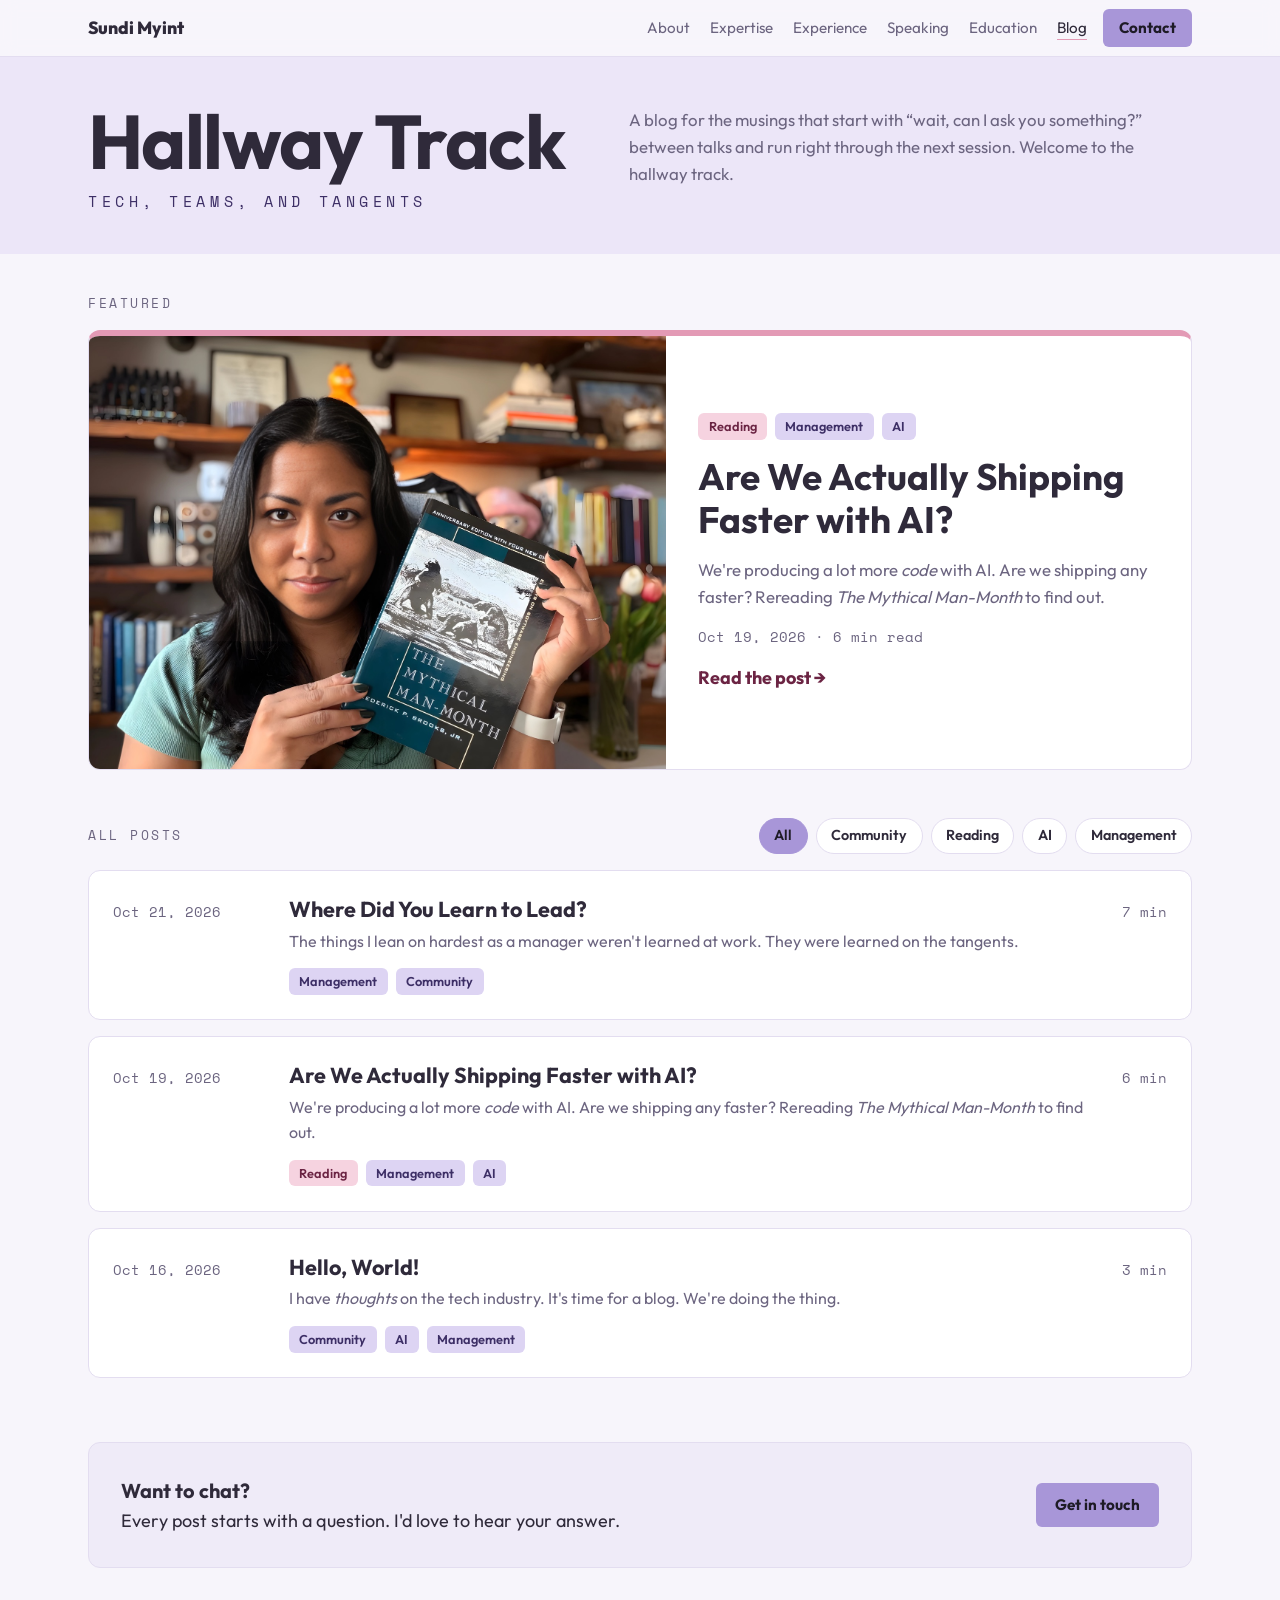
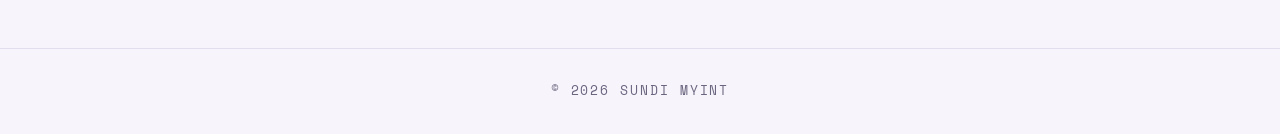
==== commit f60e86ce: "Feature the Mythical Man-Month post again Put "Are We Actually Shipping Faster with AI?" back as the" ====
--- a/blog/index.html
+++ b/blog/index.html
@@ -55,13 +55,13 @@
   <main class="posts">
     <div class="wrap">
       <p class="section-label mono">Featured</p>
-      <a class="featured" href="where-did-you-learn-to-lead.html" data-goatcounter-click="blog-featured">
-        <img src="../images/blog/lake-placid-team.jpg" alt="" style="object-position: 50% 62%">
+      <a class="featured" href="mythical-man-month.html" data-goatcounter-click="blog-featured">
+        <img src="../images/blog/mythical-man-month.jpg" alt="" style="object-position: 50% 55%">
         <div class="featured-body">
-          <ul class="tags"><li><span class="tag lav">Management</span></li><li><span class="tag lav">Community</span></li></ul>
-          <h2>Where Did You Learn to Lead?</h2>
-          <p class="excerpt">The things I lean on hardest as a manager weren't learned at work. They were learned on the tangents.</p>
-          <p class="meta mono">Oct 21, 2026 · 7 min read</p>
+          <ul class="tags"><li><span class="tag rose">Reading</span></li><li><span class="tag lav">Management</span></li><li><span class="tag lav">AI</span></li></ul>
+          <h2>Are We Actually Shipping Faster with AI?</h2>
+          <p class="excerpt">We're producing a lot more <em>code</em> with AI. Are we shipping any faster? Rereading <em>The Mythical Man-Month</em> to find out.</p>
+          <p class="meta mono">Oct 19, 2026 · 6 min read</p>
           <span class="read-more">Read the post →</span>
         </div>
       </a>
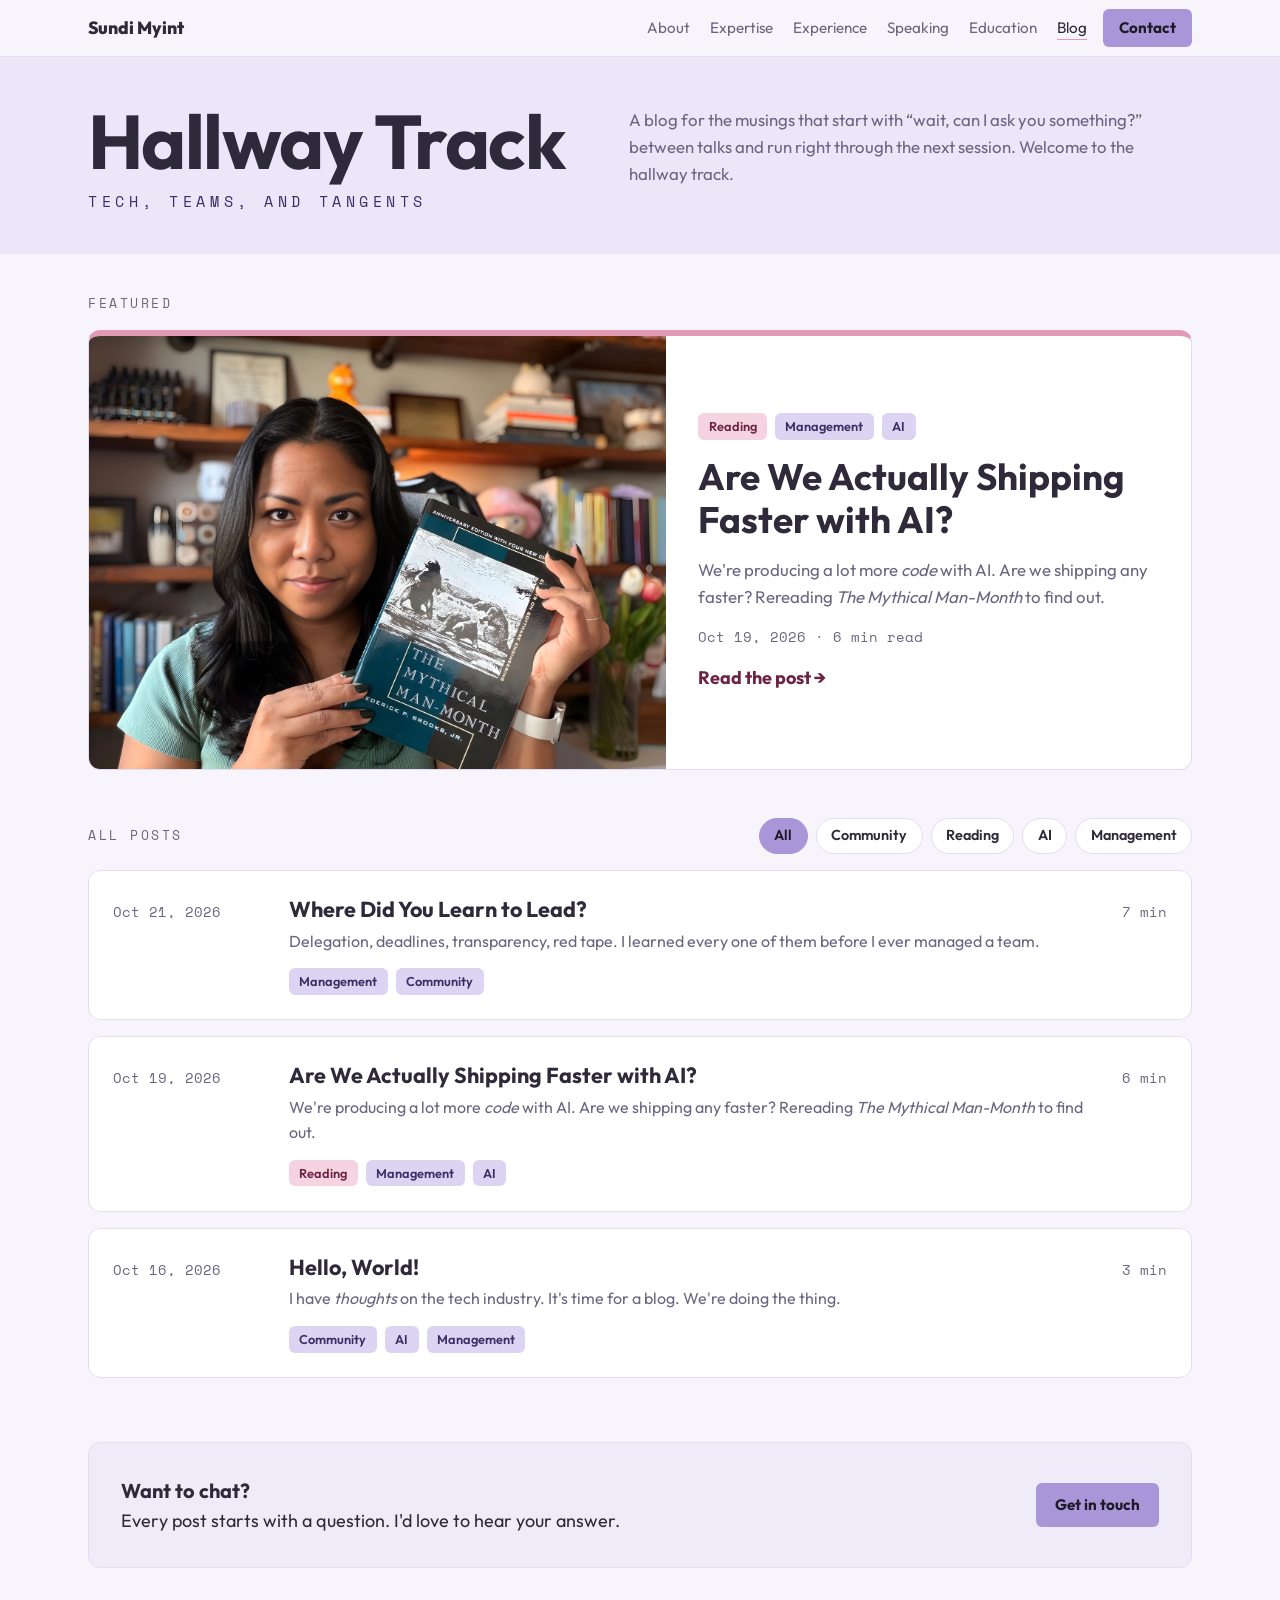
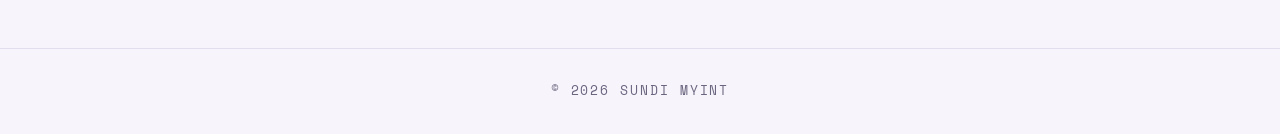
==== commit 25fee6dd: "Update the "Where Did You Learn to Lead?" excerpt Co-Authored-By: Claude Opus 5.5 <noreply@anthropic" ====
--- a/blog/index.html
+++ b/blog/index.html
@@ -82,7 +82,7 @@
             <span class="date mono">Oct 21, 2026</span>
             <div>
               <h3>Where Did You Learn to Lead?</h3>
-              <p class="excerpt">The things I lean on hardest as a manager weren't learned at work. They were learned on the tangents.</p>
+              <p class="excerpt">Delegation, deadlines, transparency, red tape. I learned every one of them before I ever managed a team.</p>
               <ul class="tags"><li><span class="tag lav">Management</span></li><li><span class="tag lav">Community</span></li></ul>
             </div>
             <span class="time mono">7 min</span>
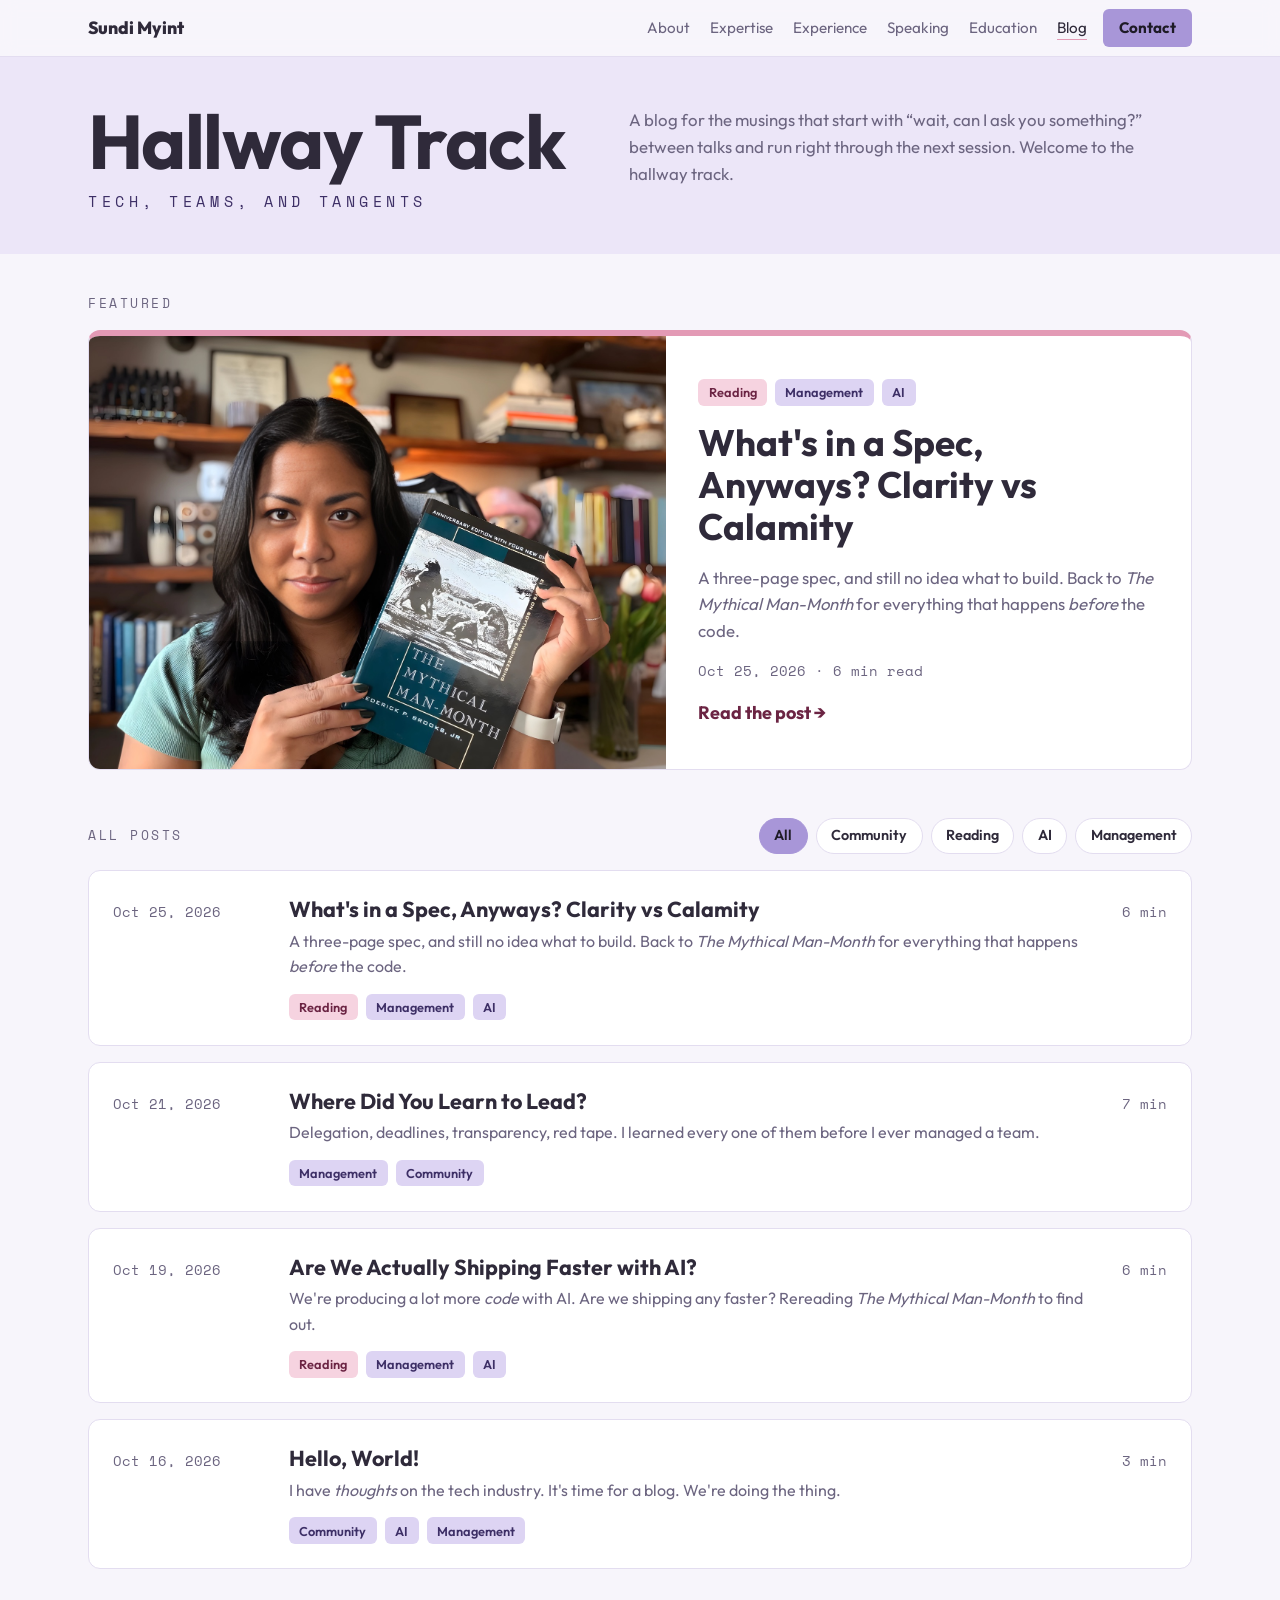
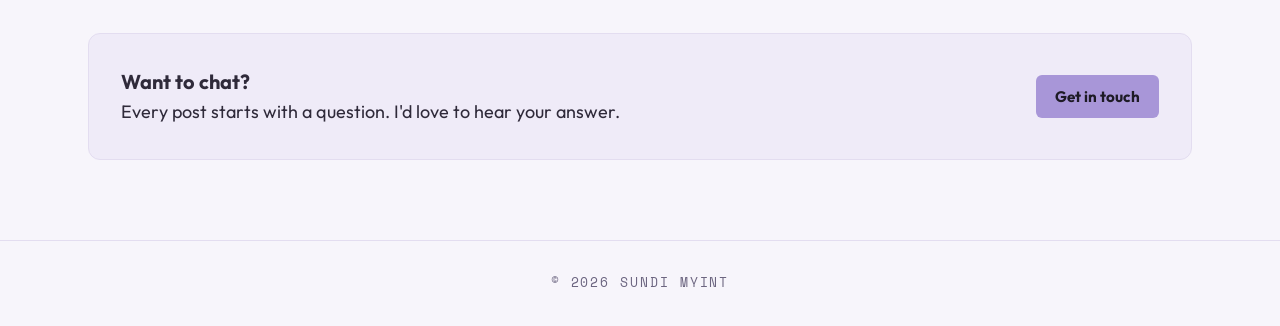
==== commit 6abf6fca: "Publish "What's in a Spec, Anyways?" post Fourth Hallway Track post and the second Mythical Man-Mont" ====
--- a/blog/index.html
+++ b/blog/index.html
@@ -55,13 +55,13 @@
   <main class="posts">
     <div class="wrap">
       <p class="section-label mono">Featured</p>
-      <a class="featured" href="mythical-man-month.html" data-goatcounter-click="blog-featured">
+      <a class="featured" href="whats-in-a-spec.html" data-goatcounter-click="blog-featured">
         <img src="../images/blog/mythical-man-month.jpg" alt="" style="object-position: 50% 55%">
         <div class="featured-body">
           <ul class="tags"><li><span class="tag rose">Reading</span></li><li><span class="tag lav">Management</span></li><li><span class="tag lav">AI</span></li></ul>
-          <h2>Are We Actually Shipping Faster with AI?</h2>
-          <p class="excerpt">We're producing a lot more <em>code</em> with AI. Are we shipping any faster? Rereading <em>The Mythical Man-Month</em> to find out.</p>
-          <p class="meta mono">Oct 19, 2026 · 6 min read</p>
+          <h2>What's in a Spec, Anyways? Clarity vs Calamity</h2>
+          <p class="excerpt">A three-page spec, and still no idea what to build. Back to <em>The Mythical Man-Month</em> for everything that happens <em>before</em> the code.</p>
+          <p class="meta mono">Oct 25, 2026 · 6 min read</p>
           <span class="read-more">Read the post →</span>
         </div>
       </a>
@@ -77,6 +77,17 @@
         </div>
       </div>
       <ul class="post-list">
+        <li class="post-row" data-tags="reading management ai">
+          <a href="whats-in-a-spec.html">
+            <span class="date mono">Oct 25, 2026</span>
+            <div>
+              <h3>What's in a Spec, Anyways? Clarity vs Calamity</h3>
+              <p class="excerpt">A three-page spec, and still no idea what to build. Back to <em>The Mythical Man-Month</em> for everything that happens <em>before</em> the code.</p>
+              <ul class="tags"><li><span class="tag rose">Reading</span></li><li><span class="tag lav">Management</span></li><li><span class="tag lav">AI</span></li></ul>
+            </div>
+            <span class="time mono">6 min</span>
+          </a>
+        </li>
         <li class="post-row" data-tags="management community">
           <a href="where-did-you-learn-to-lead.html">
             <span class="date mono">Oct 21, 2026</span>
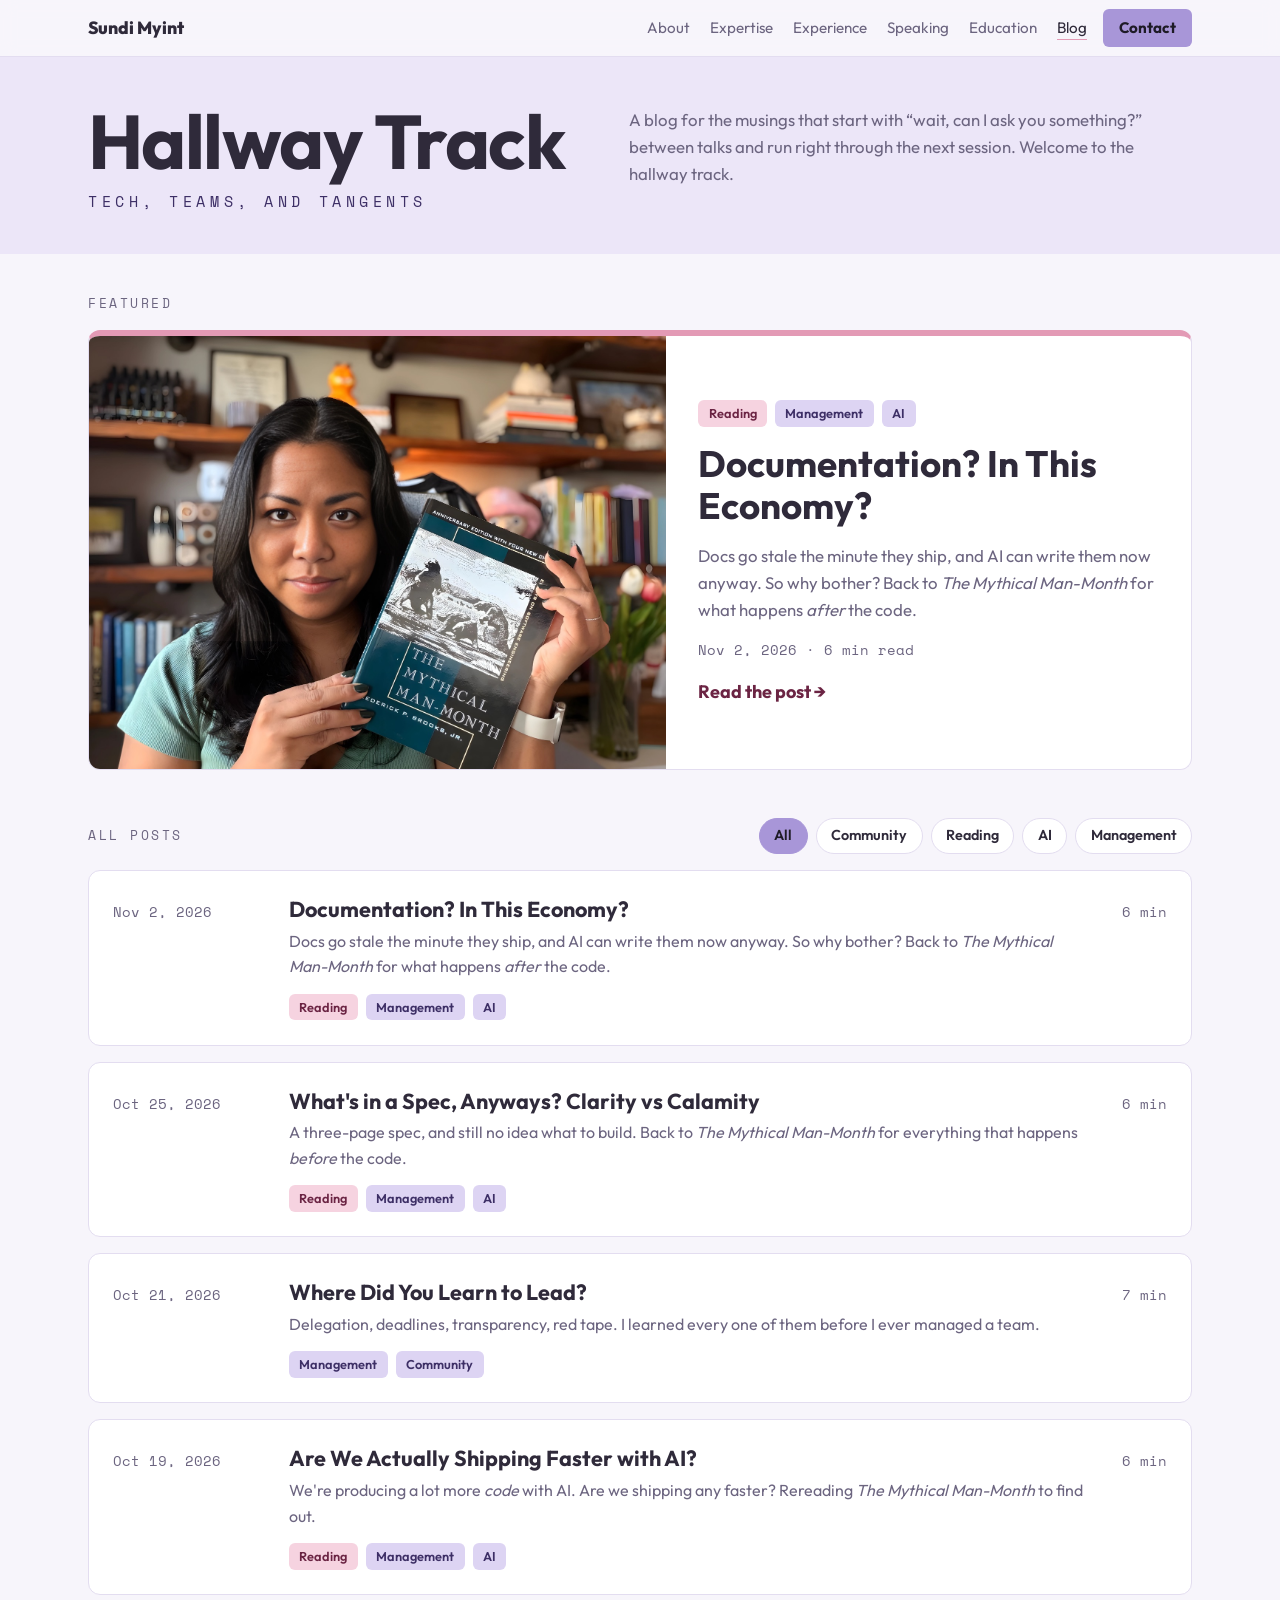
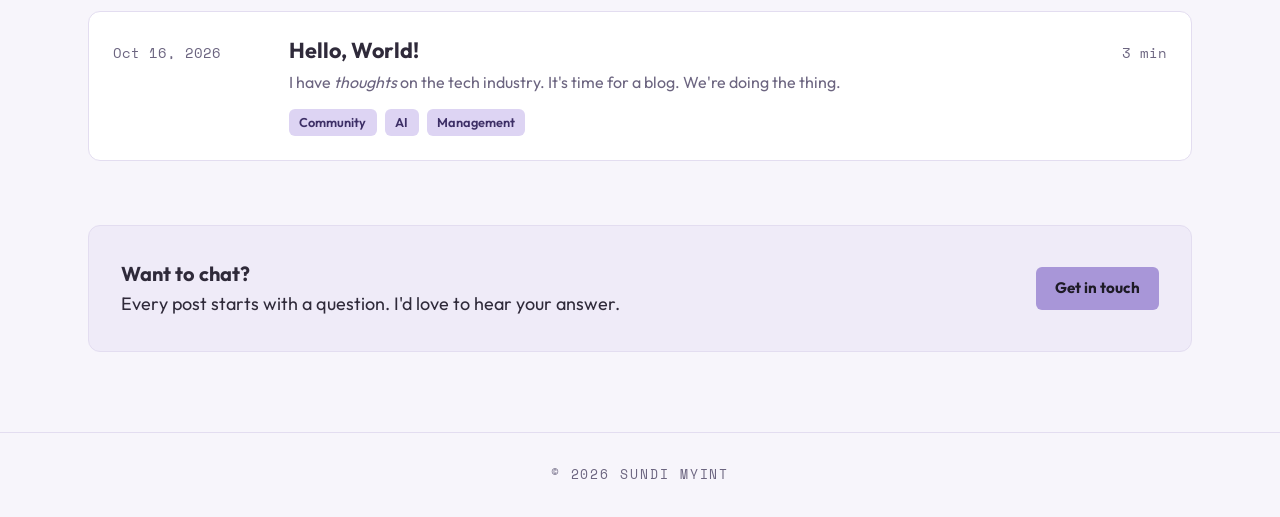
==== commit 5c81ee41: "Publish "Documentation? In This Economy?" post Fifth Hallway Track post and the third Mythical Man-M" ====
--- a/blog/index.html
+++ b/blog/index.html
@@ -55,13 +55,13 @@
   <main class="posts">
     <div class="wrap">
       <p class="section-label mono">Featured</p>
-      <a class="featured" href="whats-in-a-spec.html" data-goatcounter-click="blog-featured">
+      <a class="featured" href="documentation-in-this-economy.html" data-goatcounter-click="blog-featured">
         <img src="../images/blog/mythical-man-month.jpg" alt="" style="object-position: 50% 55%">
         <div class="featured-body">
           <ul class="tags"><li><span class="tag rose">Reading</span></li><li><span class="tag lav">Management</span></li><li><span class="tag lav">AI</span></li></ul>
-          <h2>What's in a Spec, Anyways? Clarity vs Calamity</h2>
-          <p class="excerpt">A three-page spec, and still no idea what to build. Back to <em>The Mythical Man-Month</em> for everything that happens <em>before</em> the code.</p>
-          <p class="meta mono">Oct 25, 2026 · 6 min read</p>
+          <h2>Documentation? In This Economy?</h2>
+          <p class="excerpt">Docs go stale the minute they ship, and AI can write them now anyway. So why bother? Back to <em>The Mythical Man-Month</em> for what happens <em>after</em> the code.</p>
+          <p class="meta mono">Nov 2, 2026 · 6 min read</p>
           <span class="read-more">Read the post →</span>
         </div>
       </a>
@@ -77,6 +77,17 @@
         </div>
       </div>
       <ul class="post-list">
+        <li class="post-row" data-tags="reading management ai">
+          <a href="documentation-in-this-economy.html">
+            <span class="date mono">Nov 2, 2026</span>
+            <div>
+              <h3>Documentation? In This Economy?</h3>
+              <p class="excerpt">Docs go stale the minute they ship, and AI can write them now anyway. So why bother? Back to <em>The Mythical Man-Month</em> for what happens <em>after</em> the code.</p>
+              <ul class="tags"><li><span class="tag rose">Reading</span></li><li><span class="tag lav">Management</span></li><li><span class="tag lav">AI</span></li></ul>
+            </div>
+            <span class="time mono">6 min</span>
+          </a>
+        </li>
         <li class="post-row" data-tags="reading management ai">
           <a href="whats-in-a-spec.html">
             <span class="date mono">Oct 25, 2026</span>
--- a/blog/blog.css
+++ b/blog/blog.css
@@ -281,6 +281,30 @@
   line-height: 1.45;
   font-weight: 500;
 }
+
+/* Inline SVG diagrams: colours come from the theme tokens, so they follow dark mode */
+.prose .diagram {
+  margin: 2rem 0 2.25rem;
+  padding: 1.25rem 1rem 0.75rem;
+  background: var(--surface);
+  border: 1px solid var(--border);
+  border-radius: 12px;
+}
+.diagram svg { display: block; width: 100%; height: auto; font-family: "Outfit", system-ui, sans-serif; }
+/* On phones the diagram keeps a readable size and scrolls sideways instead of shrinking */
+@media (max-width: 600px) {
+  .diagram .diagram-scroll { overflow-x: auto; }
+  .diagram svg { min-width: 440px; }
+}
+.diagram .d-label { font-family: "Space Mono", ui-monospace, monospace; font-size: 13px; font-weight: 700; letter-spacing: 0.12em; text-transform: uppercase; fill: var(--muted); }
+.diagram .d-box { fill: var(--lavender-soft); stroke: var(--lavender); stroke-width: 1.5; }
+.diagram .d-lead { fill: var(--surface-alt); }
+.diagram .d-svc { fill: var(--rose-soft); stroke: var(--rose); }
+.diagram .d-text { font-size: 15px; font-weight: 600; fill: var(--text); dominant-baseline: middle; }
+.diagram .d-line { stroke: var(--lavender); stroke-width: 2; }
+.diagram .d-arrow { stroke: var(--rose); stroke-width: 3; fill: none; }
+.diagram .d-arrowhead { fill: var(--rose); }
+.prose .diagram figcaption { margin-top: 0.75rem; font-size: 0.9rem; line-height: 1.45; color: var(--muted); text-align: center; }
 .prose code {
   font-family: "Space Mono", ui-monospace, monospace;
   font-size: 0.88em;
